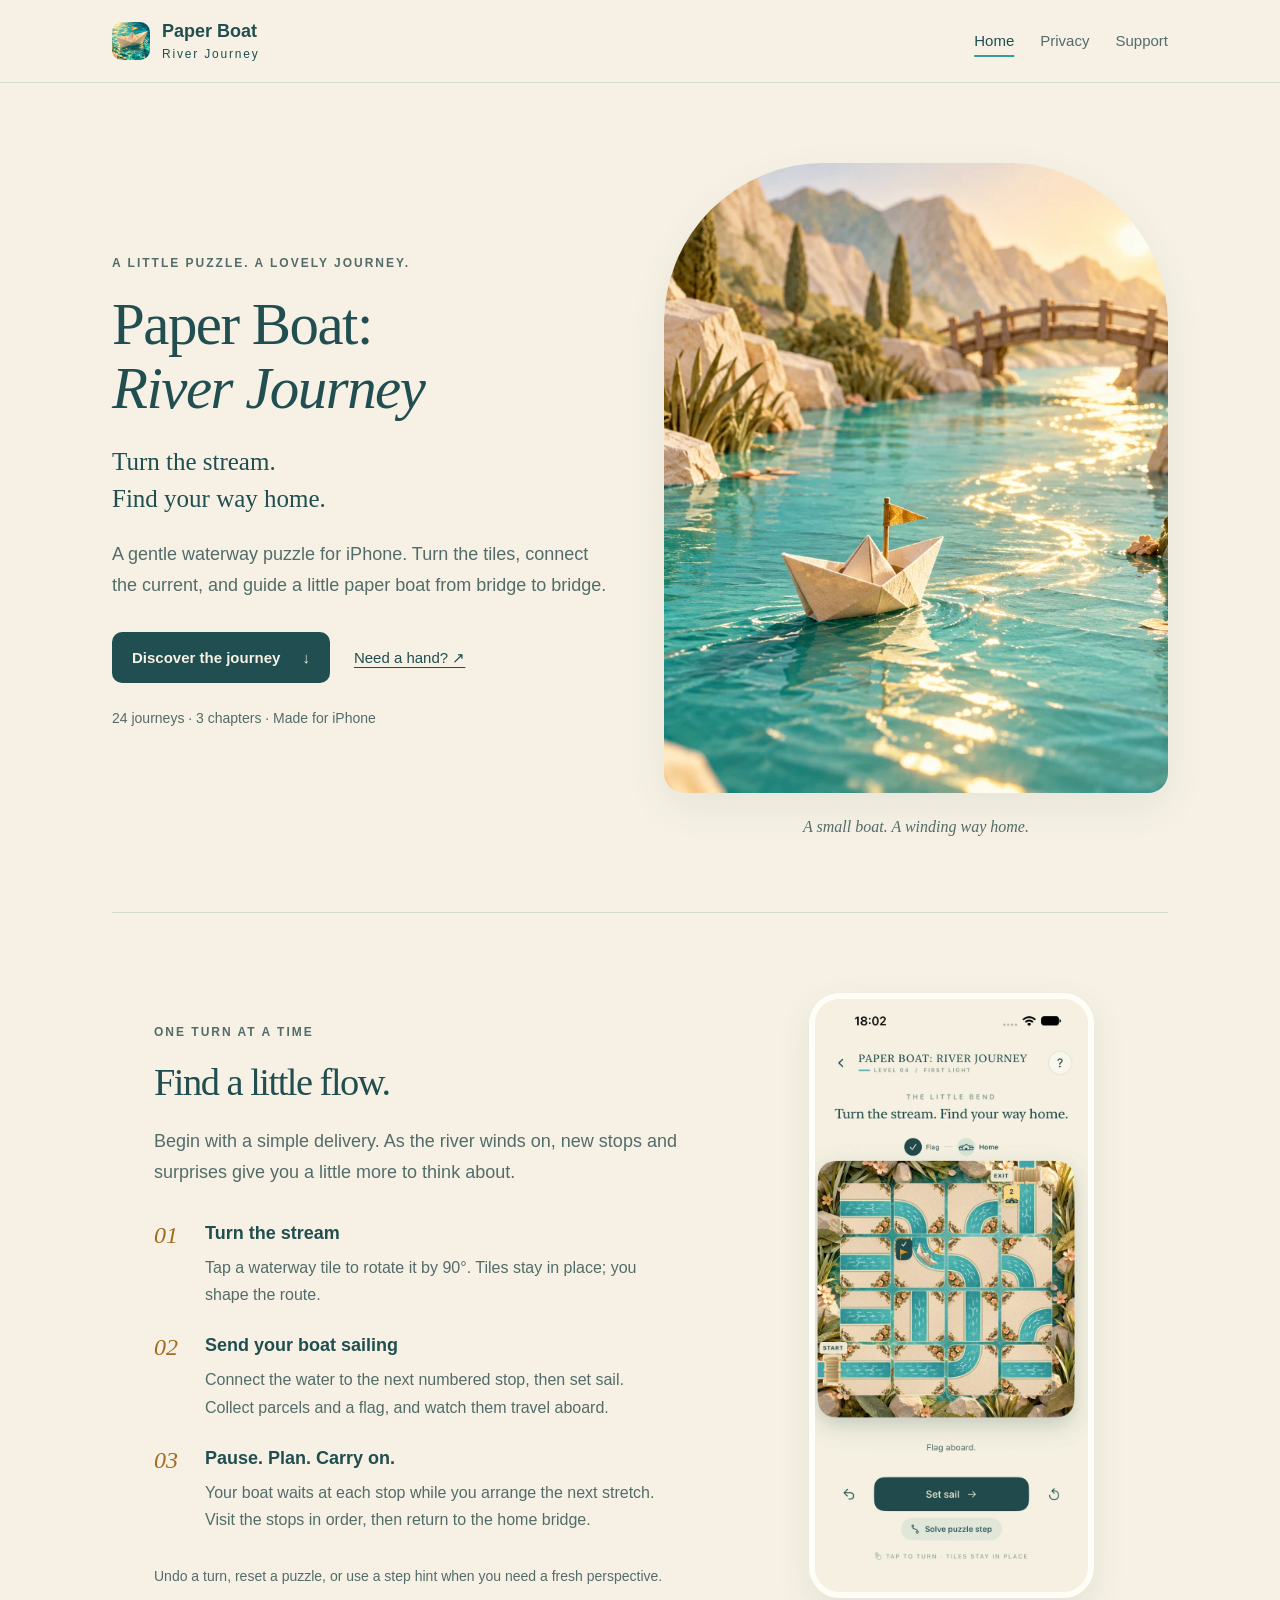
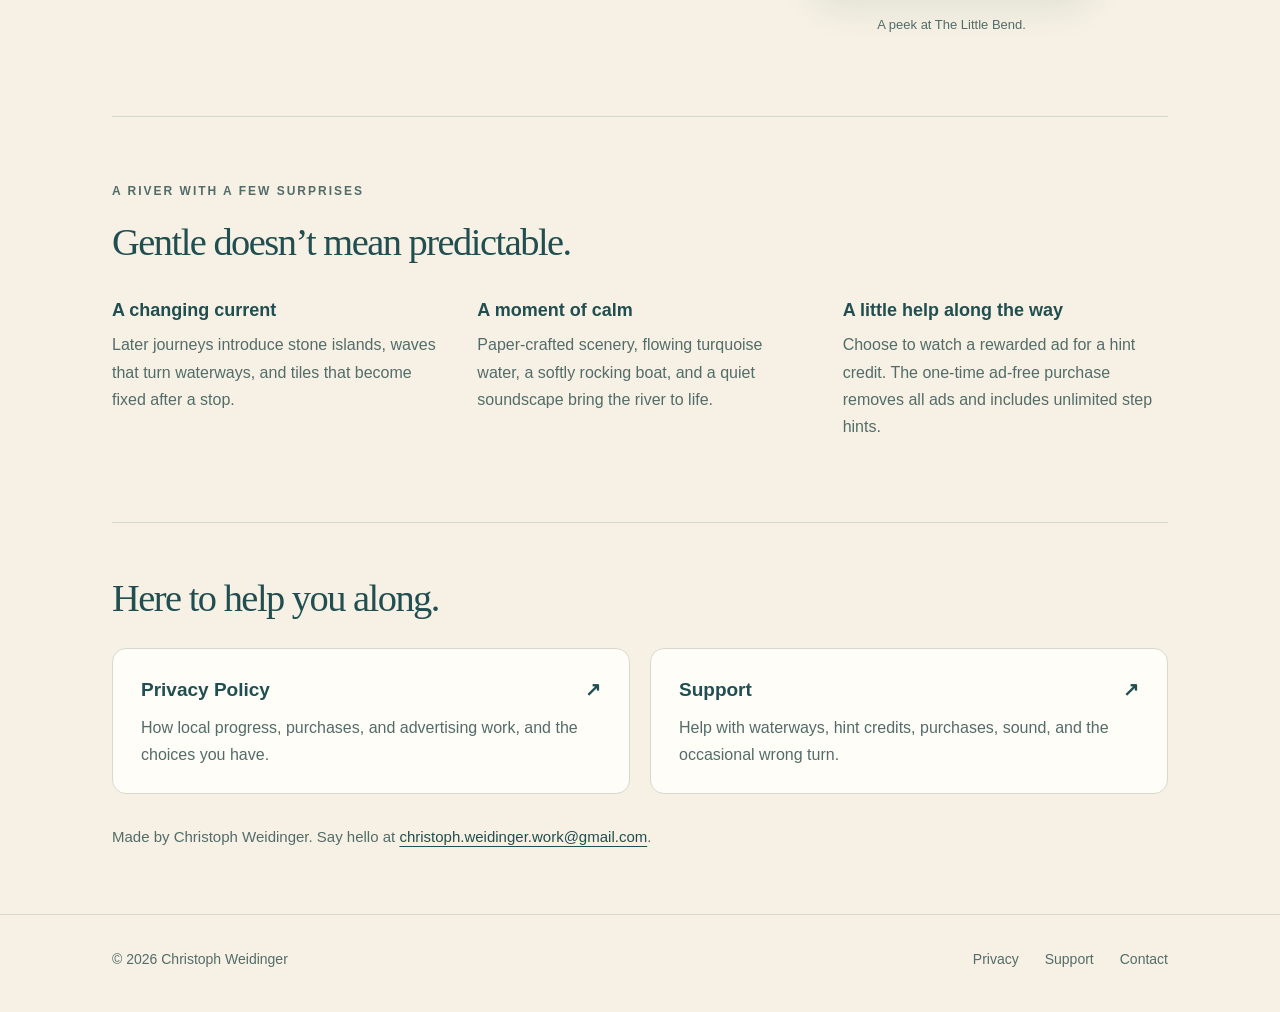
==== index.html @ ed61c565 "Initial commit" ====
<!doctype html>
<html lang="en">
<head>
<meta charset="utf-8">
<meta name="viewport" content="width=device-width, initial-scale=1">
<title>Paper Boat: River Journey</title>
<meta name="description" content="Turn the stream. Find your way home. A gentle paper-crafted waterway puzzle for iPhone, with 24 journeys, parcels to collect, and a little boat to guide.">
<meta name="theme-color" content="#f6f1e4">
<meta property="og:title" content="Paper Boat: River Journey">
<meta property="og:description" content="Turn the stream. Find your way home. A gentle paper-crafted waterway puzzle for iPhone, with 24 journeys, parcels to collect, and a little boat to guide.">
<meta property="og:type" content="website">
<meta property="og:image" content="https://weidinger-c.github.io/Paper-Boat-River-Journey-App/icon.png">
<meta name="twitter:card" content="summary">
<link rel="icon" href="assets/favicon.png" sizes="32x32">
<link rel="apple-touch-icon" href="icon.png">
<link rel="stylesheet" href="style.css">
</head>
<body>
<a class="skip" href="#main">Skip to content</a>
<header class="site"><div class="wrap header-inner">
<a class="brand" href="index.html"><img src="icon.png" width="38" height="38" alt=""><span>Paper Boat<span class="brand-sub">River Journey</span></span></a>
<nav aria-label="Main navigation"><a href="index.html" aria-current="page">Home</a><a href="privacy.html">Privacy</a><a href="support.html">Support</a></nav>
</div></header>
<main id="main"><div class="wrap">
<section class="hero" aria-labelledby="title">
<div class="hero-copy"><p class="eyebrow">A little puzzle. A lovely journey.</p>
<h1 id="title">Paper Boat:<br><em>River Journey</em></h1>
<p class="tagline">Turn the stream.<br>Find your way home.</p>
<p class="lede">A gentle waterway puzzle for iPhone. Turn the tiles, connect the current, and guide a little paper boat from bridge to bridge.</p>
<div class="actions"><a class="button" href="#the-journey">Discover the journey <span aria-hidden="true">↓</span></a><a class="text-link" href="support.html">Need a hand? ↗</a></div>
<p class="hero-note">24 journeys · 3 chapters · Made for iPhone</p></div>
<figure class="hero-art"><img src="assets/river.webp" width="1400" height="933" alt="A paper boat on a turquoise river, surrounded by flowers, rocks, and a small wooden bridge." fetchpriority="high"><figcaption>A small boat. A winding way home.</figcaption></figure>
</section>
<section class="journey" id="the-journey" aria-labelledby="journey-title">
<div class="journey-copy"><p class="eyebrow">One turn at a time</p><h2 id="journey-title">Find a little flow.</h2><p class="lede">Begin with a simple delivery. As the river winds on, new stops and surprises give you a little more to think about.</p>
<ol class="steps"><li><h3>Turn the stream</h3><p>Tap a waterway tile to rotate it by 90°. Tiles stay in place; you shape the route.</p></li><li><h3>Send your boat sailing</h3><p>Connect the water to the next numbered stop, then set sail. Collect parcels and a flag, and watch them travel aboard.</p></li><li><h3>Pause. Plan. Carry on.</h3><p>Your boat waits at each stop while you arrange the next stretch. Visit the stops in order, then return to the home bridge.</p></li></ol>
<p class="small-note">Undo a turn, reset a puzzle, or use a step hint when you need a fresh perspective.</p></div>
<figure class="phone"><img src="assets/puzzle.webp" width="700" height="1522" alt="Actual gameplay: rotate turquoise waterways to guide a flag-carrying paper boat between the start and exit bridges." loading="lazy"><figcaption>A peek at The Little Bend.</figcaption></figure>
</section>
<section class="river-notes" aria-labelledby="more-title"><p class="eyebrow">A river with a few surprises</p><h2 id="more-title">Gentle doesn’t mean predictable.</h2><div class="notes-grid"><div><h3>A changing current</h3><p>Later journeys introduce stone islands, waves that turn waterways, and tiles that become fixed after a stop.</p></div><div><h3>A moment of calm</h3><p>Paper-crafted scenery, flowing turquoise water, a softly rocking boat, and a quiet soundscape bring the river to life.</p></div><div><h3>A little help along the way</h3><p>Choose to watch a rewarded ad for a hint credit. The one-time ad-free purchase removes all ads and includes unlimited step hints.</p></div></div></section>
<section class="help-section" aria-labelledby="help-title"><h2 id="help-title">Here to help you along.</h2><div class="link-tiles"><a class="tile" href="privacy.html"><span class="tile-title">Privacy Policy <span aria-hidden="true">↗</span></span><p>How local progress, purchases, and advertising work, and the choices you have.</p></a><a class="tile" href="support.html"><span class="tile-title">Support <span aria-hidden="true">↗</span></span><p>Help with waterways, hint credits, purchases, sound, and the occasional wrong turn.</p></a></div><p class="maker">Made by Christoph Weidinger. Say hello at <a href="mailto:christoph.weidinger.work@gmail.com">christoph.weidinger.work@gmail.com</a>.</p></section>
</div></main>
<footer class="site"><div class="wrap footer-inner"><span>© 2026 Christoph Weidinger</span><nav aria-label="Footer"><a href="privacy.html">Privacy</a><a href="support.html">Support</a><a href="mailto:christoph.weidinger.work@gmail.com">Contact</a></nav></div></footer>
</body></html>
---- style.css ----
:root{--paper:#f6f1e4;--card:#fffdf7;--ink:#214e50;--muted:#536c69;--line:#d6dace;--water:#339da1;--gold:#a06c20;--max:1120px;color-scheme:light}
*{box-sizing:border-box}html{scroll-behavior:smooth;scroll-padding-top:32px;-webkit-text-size-adjust:100%}body{margin:0;background:var(--paper);color:var(--ink);font:17px/1.7 -apple-system,BlinkMacSystemFont,"Segoe UI",sans-serif;-webkit-font-smoothing:antialiased}img{max-width:100%;height:auto;display:block}a{color:var(--ink);text-underline-offset:4px}a:hover{color:#17797c}a:focus-visible,summary:focus-visible{outline:3px solid var(--water);outline-offset:6px;border-radius:4px}.wrap{max-width:var(--max);margin:auto;padding:0 32px}.skip{position:fixed;top:-100px;left:16px;padding:12px 20px;background:var(--card);z-index:10}.skip:focus{top:12px}.site{border-bottom:1px solid var(--line)}.header-inner{display:flex;align-items:center;justify-content:space-between;gap:24px;padding-top:20px;padding-bottom:20px}.brand{display:flex;gap:12px;align-items:center;text-decoration:none;line-height:1.25;font-weight:650;font-size:18px}.brand img{border-radius:10px}.brand-sub{display:block;font-size:12px;font-weight:500;letter-spacing:1.8px;margin-top:4px}nav{display:flex;gap:26px;flex-wrap:wrap}nav a{text-decoration:none;color:var(--muted);font-size:15px;padding:8px 0}nav a[aria-current]{color:var(--ink);text-decoration:underline;text-decoration-color:var(--water);text-decoration-thickness:2px;text-underline-offset:9px}.hero{display:grid;grid-template-columns:1fr 1fr;gap:48px;align-items:center;padding:80px 0 72px}.eyebrow{font-size:12px;font-weight:650;letter-spacing:2px;text-transform:uppercase;color:var(--muted);margin:0 0 20px}h1,h2{font-family:Georgia,"Times New Roman",serif;font-weight:400;line-height:1.08;letter-spacing:-1.5px}h1{font-size:clamp(40px,4.6vw,59px);margin:0 0 24px}h1 em{font-weight:400;font-style:italic}h2{font-size:clamp(32px,3vw,42px);margin:0 0 22px}h3{font-size:18px;line-height:1.4;margin:0 0 8px;font-weight:650}p{margin:0 0 18px}.tagline{font-family:Georgia,serif;font-size:25px;line-height:1.45;margin-bottom:22px}.lede{font-size:18px;color:var(--muted);line-height:1.75}.actions{display:flex;gap:24px;align-items:center;flex-wrap:wrap;margin:30px 0 24px}.button{display:inline-flex;align-items:center;gap:22px;background:var(--ink);color:var(--paper);padding:13px 20px;border-radius:10px;text-decoration:none;font-size:15px;font-weight:600;min-height:48px}.button:hover{background:#326768;color:white}.text-link{font-size:15px}.hero-note,.small-note{font-size:14px;color:var(--muted)}figure{margin:0}.hero-art img{aspect-ratio:4/5;object-fit:cover;border-radius:160px 160px 20px 20px;box-shadow:0 14px 40px #214e5012}.hero-art figcaption{font-family:Georgia,serif;font-style:italic;text-align:center;color:var(--muted);font-size:16px;margin-top:20px}.journey{border-top:1px solid var(--line);padding:80px 42px;display:grid;grid-template-columns:1.2fr .8fr;gap:100px;align-items:center}.steps{list-style:none;counter-reset:steps;padding:0;margin:32px 0}.steps li{counter-increment:steps;position:relative;padding-left:51px;margin:0 0 25px}.steps li:before{content:counter(steps,decimal-leading-zero);position:absolute;left:0;top:1px;font:italic 24px Georgia,serif;color:var(--gold)}.steps p{font-size:16px;color:var(--muted);margin:0}.phone{max-width:285px;justify-self:center}.phone img{border:6px solid #fffdf7;border-radius:31px;box-shadow:0 12px 35px #214e5017}.phone figcaption{text-align:center;font-size:13px;color:var(--muted);margin-top:16px}.river-notes{border-top:1px solid var(--line);padding:64px 0}.notes-grid{display:grid;grid-template-columns:repeat(3,1fr);gap:40px;margin-top:35px}.notes-grid p{color:var(--muted);font-size:16px}.help-section{padding:55px 0 64px;border-top:1px solid var(--line)}.link-tiles{display:grid;grid-template-columns:1fr 1fr;gap:20px;margin:28px 0}.tile{display:block;padding:25px 28px;border:1px solid var(--line);background:var(--card);border-radius:14px;text-decoration:none;transition:border-color .2s}.tile:hover{border-color:var(--water)}.tile-title{display:flex;justify-content:space-between;font-size:19px;font-weight:600;margin-bottom:8px}.tile p{font-size:16px;color:var(--muted);margin:0}.maker{font-size:15px;color:var(--muted);margin:30px 0 0}.maker a,.document a{overflow-wrap:anywhere}footer.site{border-top:1px solid var(--line);border-bottom:0}.footer-inner{padding-top:25px;padding-bottom:32px;display:flex;justify-content:space-between;align-items:center;gap:16px;color:var(--muted);font-size:14px}.footer-inner nav a{font-size:14px}.document{max-width:800px;padding-top:64px;padding-bottom:80px}.document h1{font-size:48px;margin-bottom:20px}.document h2{font:400 28px/1.3 Georgia,serif;letter-spacing:-.5px;margin:38px 0 14px}.document p{color:var(--muted)}.document strong{color:var(--ink)}.updated{font-size:14px;margin-bottom:28px}.contact-card{background:var(--card);border:1px solid var(--line);padding:28px;border-radius:14px;margin:30px 0}.contact-card h2{margin:0 0 16px}.contact-card p:last-child{margin-bottom:0;font-size:16px}details{border-bottom:1px solid var(--line);padding:18px 0}summary{cursor:pointer;font-weight:600;line-height:1.5;padding-right:8px}details p{margin:14px 0 4px;font-size:16px}.support-end{margin-top:32px}
@media(max-width:850px){.hero{gap:30px;padding-top:55px}.journey{padding:60px 0;gap:50px}.actions{gap:18px}.notes-grid{gap:24px}.hero-art img{aspect-ratio:3/5}}
@media(max-width:620px){.wrap{padding-left:22px;padding-right:22px}.header-inner{flex-wrap:wrap;gap:12px;padding-top:16px;padding-bottom:16px}nav{gap:24px}.header-inner nav{width:100%;justify-content:space-between;border-top:1px solid var(--line);padding-top:8px}.hero{grid-template-columns:1fr;padding:40px 0;gap:30px}.hero-copy{max-width:460px}h1{font-size:46px}.hero-art img{aspect-ratio:5/4;border-radius:100px 100px 16px 16px}.hero-art figcaption{margin-top:12px}.eyebrow{font-size:11px;letter-spacing:1.6px}.journey{grid-template-columns:1fr;padding:44px 0;gap:25px}.phone{width:260px;max-width:100%}.notes-grid{grid-template-columns:1fr;gap:18px}.river-notes{padding:40px 0}.help-section{padding:40px 0}.link-tiles{grid-template-columns:1fr}.footer-inner{flex-direction:column;align-items:flex-start;gap:8px}.document{padding-top:40px;padding-bottom:48px}.document h1{font-size:40px}.contact-card{padding:22px}.hero-note{font-size:13px}.tagline{font-size:24px}}
@media(prefers-reduced-motion:reduce){html{scroll-behavior:auto}*{transition:none!important}}
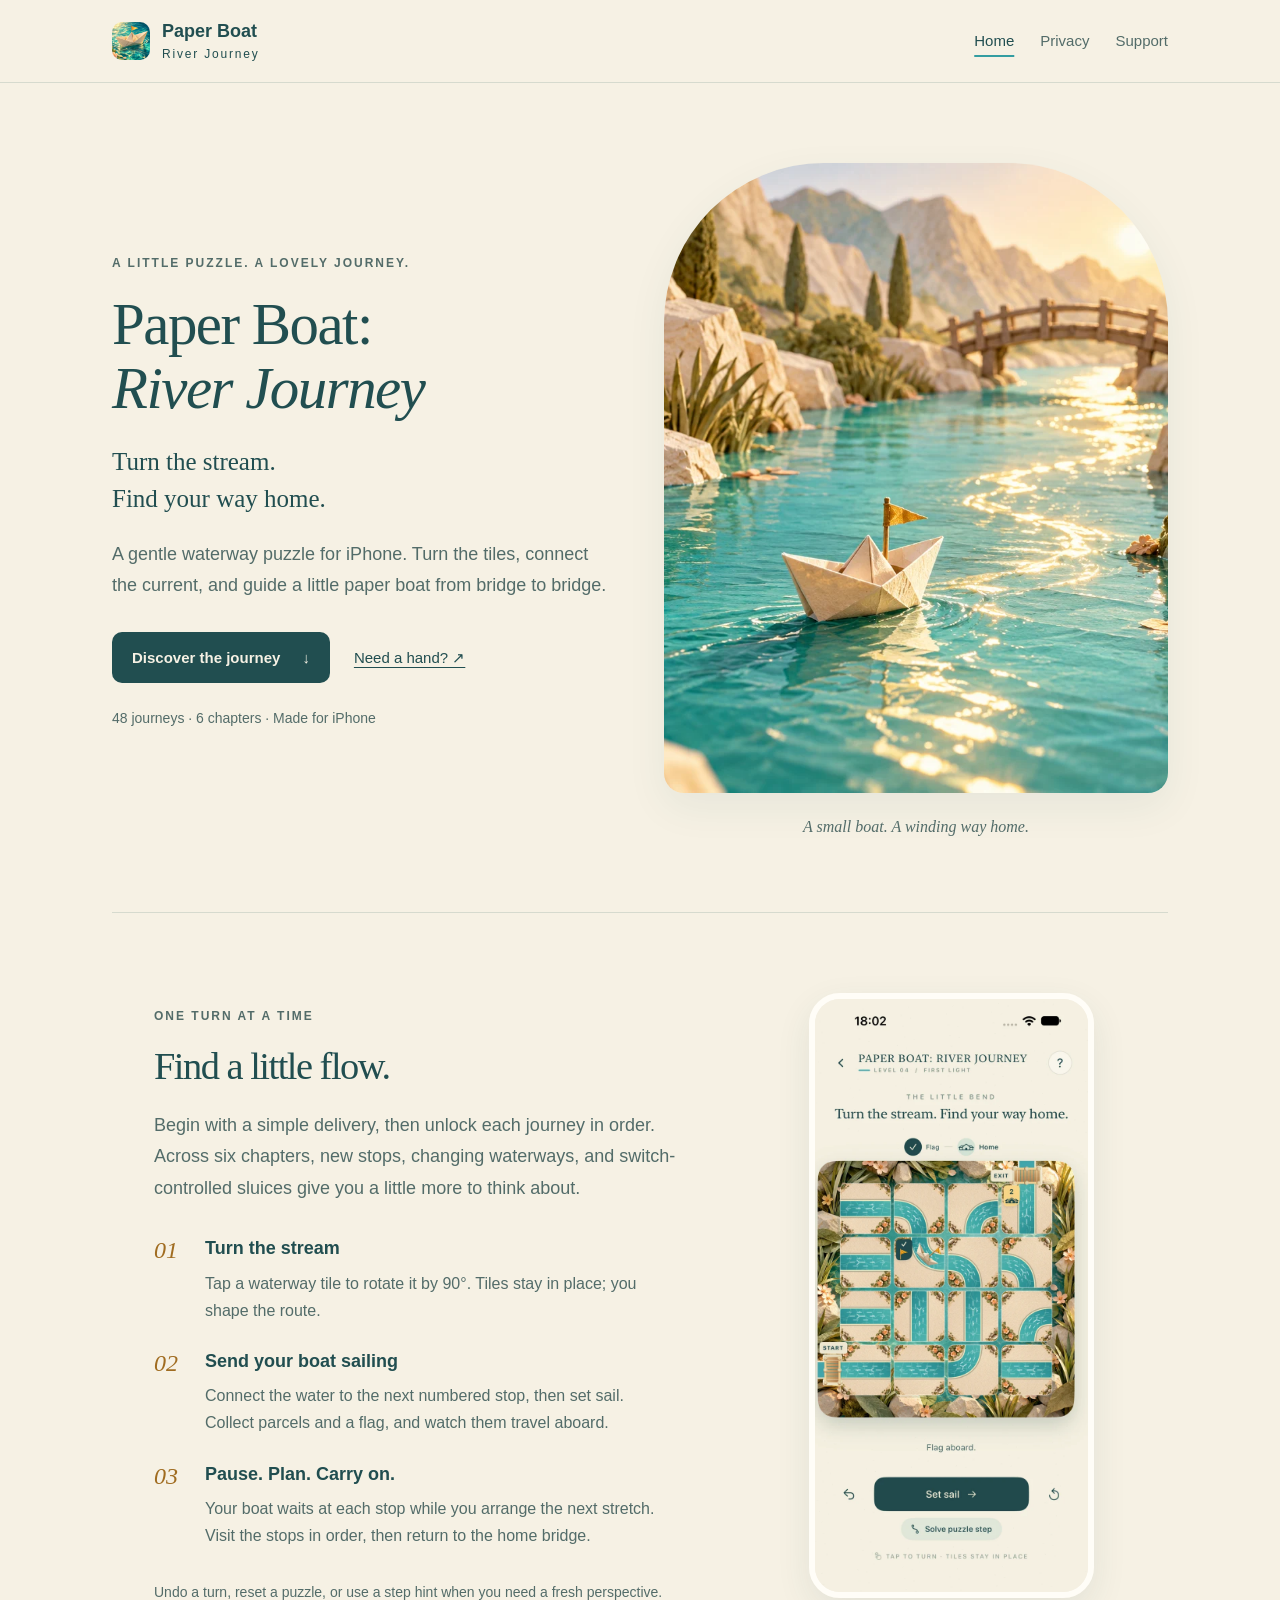
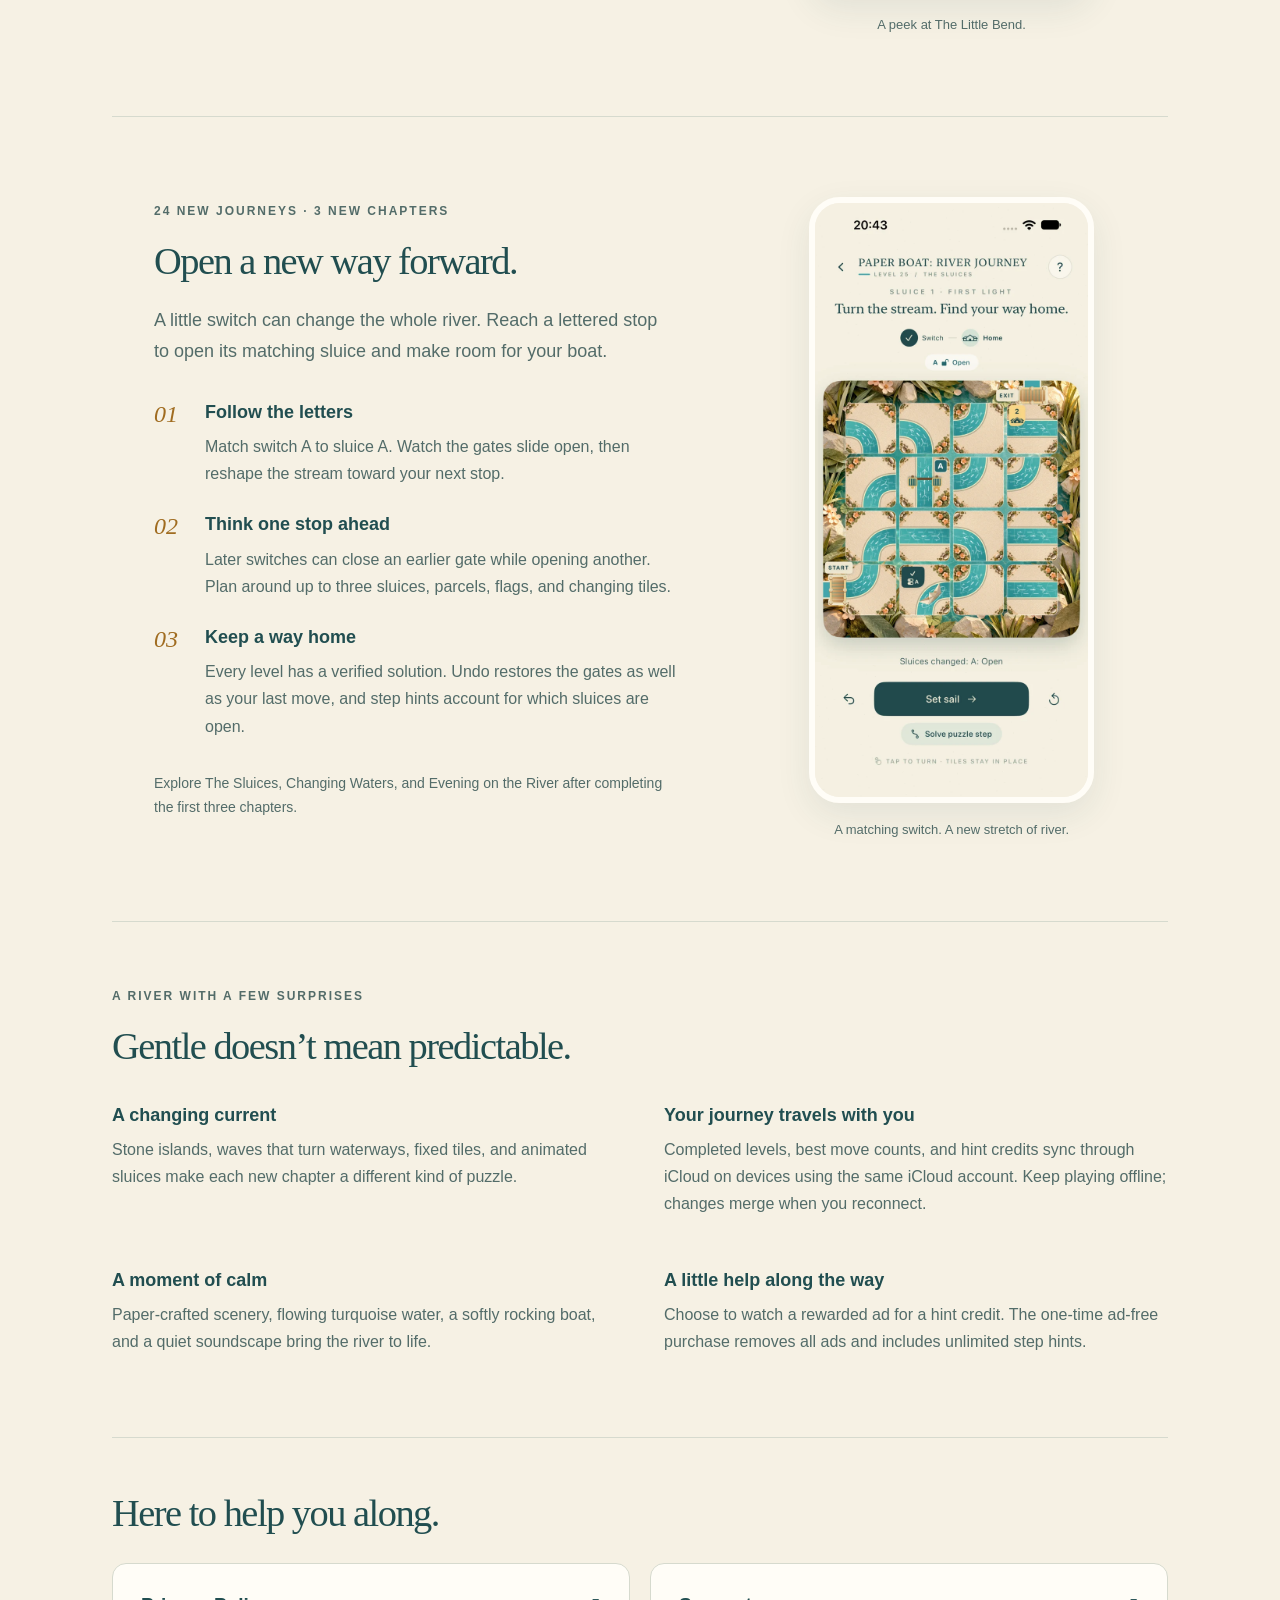
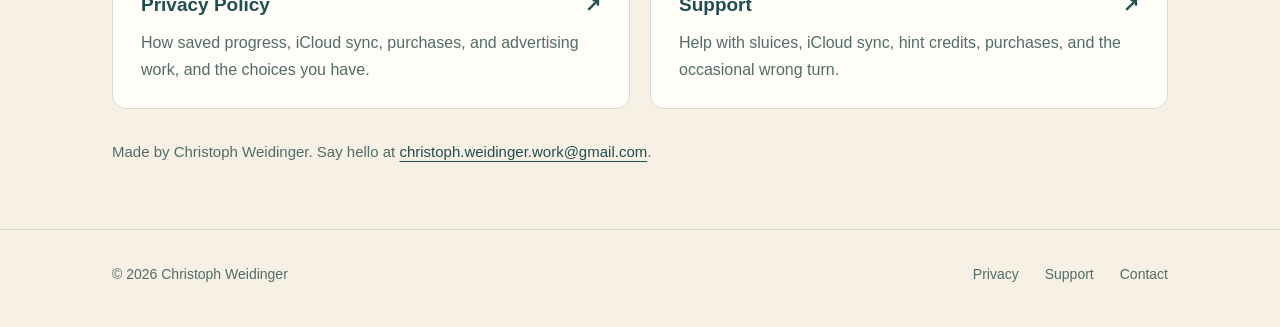
==== commit 8de37d82: "Update" ====
--- a/index.html
+++ b/index.html
@@ -4,10 +4,10 @@
 <meta charset="utf-8">
 <meta name="viewport" content="width=device-width, initial-scale=1">
 <title>Paper Boat: River Journey</title>
-<meta name="description" content="Turn the stream. Find your way home. A gentle paper-crafted waterway puzzle for iPhone, with 24 journeys, parcels to collect, and a little boat to guide.">
+<meta name="description" content="Turn the stream. Find your way home. A gentle paper-crafted waterway puzzle for iPhone, with 48 journeys, switch-controlled sluices, and iCloud progress sync.">
 <meta name="theme-color" content="#f6f1e4">
 <meta property="og:title" content="Paper Boat: River Journey">
-<meta property="og:description" content="Turn the stream. Find your way home. A gentle paper-crafted waterway puzzle for iPhone, with 24 journeys, parcels to collect, and a little boat to guide.">
+<meta property="og:description" content="Turn the stream. Find your way home. A gentle paper-crafted waterway puzzle for iPhone, with 48 journeys, switch-controlled sluices, and iCloud progress sync.">
 <meta property="og:type" content="website">
 <meta property="og:image" content="https://weidinger-c.github.io/Paper-Boat-River-Journey-App/icon.png">
 <meta name="twitter:card" content="summary">
@@ -28,17 +28,23 @@
 <p class="tagline">Turn the stream.<br>Find your way home.</p>
 <p class="lede">A gentle waterway puzzle for iPhone. Turn the tiles, connect the current, and guide a little paper boat from bridge to bridge.</p>
 <div class="actions"><a class="button" href="#the-journey">Discover the journey <span aria-hidden="true">↓</span></a><a class="text-link" href="support.html">Need a hand? ↗</a></div>
-<p class="hero-note">24 journeys · 3 chapters · Made for iPhone</p></div>
+<p class="hero-note">48 journeys · 6 chapters · Made for iPhone</p></div>
 <figure class="hero-art"><img src="assets/river.webp" width="1400" height="933" alt="A paper boat on a turquoise river, surrounded by flowers, rocks, and a small wooden bridge." fetchpriority="high"><figcaption>A small boat. A winding way home.</figcaption></figure>
 </section>
 <section class="journey" id="the-journey" aria-labelledby="journey-title">
-<div class="journey-copy"><p class="eyebrow">One turn at a time</p><h2 id="journey-title">Find a little flow.</h2><p class="lede">Begin with a simple delivery. As the river winds on, new stops and surprises give you a little more to think about.</p>
+<div class="journey-copy"><p class="eyebrow">One turn at a time</p><h2 id="journey-title">Find a little flow.</h2><p class="lede">Begin with a simple delivery, then unlock each journey in order. Across six chapters, new stops, changing waterways, and switch-controlled sluices give you a little more to think about.</p>
 <ol class="steps"><li><h3>Turn the stream</h3><p>Tap a waterway tile to rotate it by 90°. Tiles stay in place; you shape the route.</p></li><li><h3>Send your boat sailing</h3><p>Connect the water to the next numbered stop, then set sail. Collect parcels and a flag, and watch them travel aboard.</p></li><li><h3>Pause. Plan. Carry on.</h3><p>Your boat waits at each stop while you arrange the next stretch. Visit the stops in order, then return to the home bridge.</p></li></ol>
 <p class="small-note">Undo a turn, reset a puzzle, or use a step hint when you need a fresh perspective.</p></div>
 <figure class="phone"><img src="assets/puzzle.webp" width="700" height="1522" alt="Actual gameplay: rotate turquoise waterways to guide a flag-carrying paper boat between the start and exit bridges." loading="lazy"><figcaption>A peek at The Little Bend.</figcaption></figure>
 </section>
-<section class="river-notes" aria-labelledby="more-title"><p class="eyebrow">A river with a few surprises</p><h2 id="more-title">Gentle doesn’t mean predictable.</h2><div class="notes-grid"><div><h3>A changing current</h3><p>Later journeys introduce stone islands, waves that turn waterways, and tiles that become fixed after a stop.</p></div><div><h3>A moment of calm</h3><p>Paper-crafted scenery, flowing turquoise water, a softly rocking boat, and a quiet soundscape bring the river to life.</p></div><div><h3>A little help along the way</h3><p>Choose to watch a rewarded ad for a hint credit. The one-time ad-free purchase removes all ads and includes unlimited step hints.</p></div></div></section>
-<section class="help-section" aria-labelledby="help-title"><h2 id="help-title">Here to help you along.</h2><div class="link-tiles"><a class="tile" href="privacy.html"><span class="tile-title">Privacy Policy <span aria-hidden="true">↗</span></span><p>How local progress, purchases, and advertising work, and the choices you have.</p></a><a class="tile" href="support.html"><span class="tile-title">Support <span aria-hidden="true">↗</span></span><p>Help with waterways, hint credits, purchases, sound, and the occasional wrong turn.</p></a></div><p class="maker">Made by Christoph Weidinger. Say hello at <a href="mailto:christoph.weidinger.work@gmail.com">christoph.weidinger.work@gmail.com</a>.</p></section>
+<section class="journey sluice-journey" aria-labelledby="sluice-title">
+<div class="journey-copy"><p class="eyebrow">24 new journeys · 3 new chapters</p><h2 id="sluice-title">Open a new way forward.</h2><p class="lede">A little switch can change the whole river. Reach a lettered stop to open its matching sluice and make room for your boat.</p>
+<ol class="steps"><li><h3>Follow the letters</h3><p>Match switch A to sluice A. Watch the gates slide open, then reshape the stream toward your next stop.</p></li><li><h3>Think one stop ahead</h3><p>Later switches can close an earlier gate while opening another. Plan around up to three sluices, parcels, flags, and changing tiles.</p></li><li><h3>Keep a way home</h3><p>Every level has a verified solution. Undo restores the gates as well as your last move, and step hints account for which sluices are open.</p></li></ol>
+<p class="small-note">Explore The Sluices, Changing Waters, and Evening on the River after completing the first three chapters.</p></div>
+<figure class="phone"><img src="assets/sluices.webp" width="700" height="1522" alt="Actual gameplay in level 25: switch A has opened its matching sluice, creating a passage through the waterway." loading="lazy"><figcaption>A matching switch. A new stretch of river.</figcaption></figure>
+</section>
+<section class="river-notes" aria-labelledby="more-title"><p class="eyebrow">A river with a few surprises</p><h2 id="more-title">Gentle doesn’t mean predictable.</h2><div class="notes-grid"><div><h3>A changing current</h3><p>Stone islands, waves that turn waterways, fixed tiles, and animated sluices make each new chapter a different kind of puzzle.</p></div><div><h3>Your journey travels with you</h3><p>Completed levels, best move counts, and hint credits sync through iCloud on devices using the same iCloud account. Keep playing offline; changes merge when you reconnect.</p></div><div><h3>A moment of calm</h3><p>Paper-crafted scenery, flowing turquoise water, a softly rocking boat, and a quiet soundscape bring the river to life.</p></div><div><h3>A little help along the way</h3><p>Choose to watch a rewarded ad for a hint credit. The one-time ad-free purchase removes all ads and includes unlimited step hints.</p></div></div></section>
+<section class="help-section" aria-labelledby="help-title"><h2 id="help-title">Here to help you along.</h2><div class="link-tiles"><a class="tile" href="privacy.html"><span class="tile-title">Privacy Policy <span aria-hidden="true">↗</span></span><p>How saved progress, iCloud sync, purchases, and advertising work, and the choices you have.</p></a><a class="tile" href="support.html"><span class="tile-title">Support <span aria-hidden="true">↗</span></span><p>Help with sluices, iCloud sync, hint credits, purchases, and the occasional wrong turn.</p></a></div><p class="maker">Made by Christoph Weidinger. Say hello at <a href="mailto:christoph.weidinger.work@gmail.com">christoph.weidinger.work@gmail.com</a>.</p></section>
 </div></main>
 <footer class="site"><div class="wrap footer-inner"><span>© 2026 Christoph Weidinger</span><nav aria-label="Footer"><a href="privacy.html">Privacy</a><a href="support.html">Support</a><a href="mailto:christoph.weidinger.work@gmail.com">Contact</a></nav></div></footer>
-</body></html>+</body></html>
--- a/style.css
+++ b/style.css
@@ -1,6 +1,6 @@
 
 :root{--paper:#f6f1e4;--card:#fffdf7;--ink:#214e50;--muted:#536c69;--line:#d6dace;--water:#339da1;--gold:#a06c20;--max:1120px;color-scheme:light}
-*{box-sizing:border-box}html{scroll-behavior:smooth;scroll-padding-top:32px;-webkit-text-size-adjust:100%}body{margin:0;background:var(--paper);color:var(--ink);font:17px/1.7 -apple-system,BlinkMacSystemFont,"Segoe UI",sans-serif;-webkit-font-smoothing:antialiased}img{max-width:100%;height:auto;display:block}a{color:var(--ink);text-underline-offset:4px}a:hover{color:#17797c}a:focus-visible,summary:focus-visible{outline:3px solid var(--water);outline-offset:6px;border-radius:4px}.wrap{max-width:var(--max);margin:auto;padding:0 32px}.skip{position:fixed;top:-100px;left:16px;padding:12px 20px;background:var(--card);z-index:10}.skip:focus{top:12px}.site{border-bottom:1px solid var(--line)}.header-inner{display:flex;align-items:center;justify-content:space-between;gap:24px;padding-top:20px;padding-bottom:20px}.brand{display:flex;gap:12px;align-items:center;text-decoration:none;line-height:1.25;font-weight:650;font-size:18px}.brand img{border-radius:10px}.brand-sub{display:block;font-size:12px;font-weight:500;letter-spacing:1.8px;margin-top:4px}nav{display:flex;gap:26px;flex-wrap:wrap}nav a{text-decoration:none;color:var(--muted);font-size:15px;padding:8px 0}nav a[aria-current]{color:var(--ink);text-decoration:underline;text-decoration-color:var(--water);text-decoration-thickness:2px;text-underline-offset:9px}.hero{display:grid;grid-template-columns:1fr 1fr;gap:48px;align-items:center;padding:80px 0 72px}.eyebrow{font-size:12px;font-weight:650;letter-spacing:2px;text-transform:uppercase;color:var(--muted);margin:0 0 20px}h1,h2{font-family:Georgia,"Times New Roman",serif;font-weight:400;line-height:1.08;letter-spacing:-1.5px}h1{font-size:clamp(40px,4.6vw,59px);margin:0 0 24px}h1 em{font-weight:400;font-style:italic}h2{font-size:clamp(32px,3vw,42px);margin:0 0 22px}h3{font-size:18px;line-height:1.4;margin:0 0 8px;font-weight:650}p{margin:0 0 18px}.tagline{font-family:Georgia,serif;font-size:25px;line-height:1.45;margin-bottom:22px}.lede{font-size:18px;color:var(--muted);line-height:1.75}.actions{display:flex;gap:24px;align-items:center;flex-wrap:wrap;margin:30px 0 24px}.button{display:inline-flex;align-items:center;gap:22px;background:var(--ink);color:var(--paper);padding:13px 20px;border-radius:10px;text-decoration:none;font-size:15px;font-weight:600;min-height:48px}.button:hover{background:#326768;color:white}.text-link{font-size:15px}.hero-note,.small-note{font-size:14px;color:var(--muted)}figure{margin:0}.hero-art img{aspect-ratio:4/5;object-fit:cover;border-radius:160px 160px 20px 20px;box-shadow:0 14px 40px #214e5012}.hero-art figcaption{font-family:Georgia,serif;font-style:italic;text-align:center;color:var(--muted);font-size:16px;margin-top:20px}.journey{border-top:1px solid var(--line);padding:80px 42px;display:grid;grid-template-columns:1.2fr .8fr;gap:100px;align-items:center}.steps{list-style:none;counter-reset:steps;padding:0;margin:32px 0}.steps li{counter-increment:steps;position:relative;padding-left:51px;margin:0 0 25px}.steps li:before{content:counter(steps,decimal-leading-zero);position:absolute;left:0;top:1px;font:italic 24px Georgia,serif;color:var(--gold)}.steps p{font-size:16px;color:var(--muted);margin:0}.phone{max-width:285px;justify-self:center}.phone img{border:6px solid #fffdf7;border-radius:31px;box-shadow:0 12px 35px #214e5017}.phone figcaption{text-align:center;font-size:13px;color:var(--muted);margin-top:16px}.river-notes{border-top:1px solid var(--line);padding:64px 0}.notes-grid{display:grid;grid-template-columns:repeat(3,1fr);gap:40px;margin-top:35px}.notes-grid p{color:var(--muted);font-size:16px}.help-section{padding:55px 0 64px;border-top:1px solid var(--line)}.link-tiles{display:grid;grid-template-columns:1fr 1fr;gap:20px;margin:28px 0}.tile{display:block;padding:25px 28px;border:1px solid var(--line);background:var(--card);border-radius:14px;text-decoration:none;transition:border-color .2s}.tile:hover{border-color:var(--water)}.tile-title{display:flex;justify-content:space-between;font-size:19px;font-weight:600;margin-bottom:8px}.tile p{font-size:16px;color:var(--muted);margin:0}.maker{font-size:15px;color:var(--muted);margin:30px 0 0}.maker a,.document a{overflow-wrap:anywhere}footer.site{border-top:1px solid var(--line);border-bottom:0}.footer-inner{padding-top:25px;padding-bottom:32px;display:flex;justify-content:space-between;align-items:center;gap:16px;color:var(--muted);font-size:14px}.footer-inner nav a{font-size:14px}.document{max-width:800px;padding-top:64px;padding-bottom:80px}.document h1{font-size:48px;margin-bottom:20px}.document h2{font:400 28px/1.3 Georgia,serif;letter-spacing:-.5px;margin:38px 0 14px}.document p{color:var(--muted)}.document strong{color:var(--ink)}.updated{font-size:14px;margin-bottom:28px}.contact-card{background:var(--card);border:1px solid var(--line);padding:28px;border-radius:14px;margin:30px 0}.contact-card h2{margin:0 0 16px}.contact-card p:last-child{margin-bottom:0;font-size:16px}details{border-bottom:1px solid var(--line);padding:18px 0}summary{cursor:pointer;font-weight:600;line-height:1.5;padding-right:8px}details p{margin:14px 0 4px;font-size:16px}.support-end{margin-top:32px}
+*{box-sizing:border-box}html{scroll-behavior:smooth;scroll-padding-top:32px;-webkit-text-size-adjust:100%}body{margin:0;background:var(--paper);color:var(--ink);font:17px/1.7 -apple-system,BlinkMacSystemFont,"Segoe UI",sans-serif;-webkit-font-smoothing:antialiased}img{max-width:100%;height:auto;display:block}a{color:var(--ink);text-underline-offset:4px}a:hover{color:#17797c}a:focus-visible,summary:focus-visible{outline:3px solid var(--water);outline-offset:6px;border-radius:4px}.wrap{max-width:var(--max);margin:auto;padding:0 32px}.skip{position:fixed;top:-100px;left:16px;padding:12px 20px;background:var(--card);z-index:10}.skip:focus{top:12px}.site{border-bottom:1px solid var(--line)}.header-inner{display:flex;align-items:center;justify-content:space-between;gap:24px;padding-top:20px;padding-bottom:20px}.brand{display:flex;gap:12px;align-items:center;text-decoration:none;line-height:1.25;font-weight:650;font-size:18px}.brand img{border-radius:10px}.brand-sub{display:block;font-size:12px;font-weight:500;letter-spacing:1.8px;margin-top:4px}nav{display:flex;gap:26px;flex-wrap:wrap}nav a{text-decoration:none;color:var(--muted);font-size:15px;padding:8px 0}nav a[aria-current]{color:var(--ink);text-decoration:underline;text-decoration-color:var(--water);text-decoration-thickness:2px;text-underline-offset:9px}.hero{display:grid;grid-template-columns:1fr 1fr;gap:48px;align-items:center;padding:80px 0 72px}.eyebrow{font-size:12px;font-weight:650;letter-spacing:2px;text-transform:uppercase;color:var(--muted);margin:0 0 20px}h1,h2{font-family:Georgia,"Times New Roman",serif;font-weight:400;line-height:1.08;letter-spacing:-1.5px}h1{font-size:clamp(40px,4.6vw,59px);margin:0 0 24px}h1 em{font-weight:400;font-style:italic}h2{font-size:clamp(32px,3vw,42px);margin:0 0 22px}h3{font-size:18px;line-height:1.4;margin:0 0 8px;font-weight:650}p{margin:0 0 18px}.tagline{font-family:Georgia,serif;font-size:25px;line-height:1.45;margin-bottom:22px}.lede{font-size:18px;color:var(--muted);line-height:1.75}.actions{display:flex;gap:24px;align-items:center;flex-wrap:wrap;margin:30px 0 24px}.button{display:inline-flex;align-items:center;gap:22px;background:var(--ink);color:var(--paper);padding:13px 20px;border-radius:10px;text-decoration:none;font-size:15px;font-weight:600;min-height:48px}.button:hover{background:#326768;color:white}.text-link{font-size:15px}.hero-note,.small-note{font-size:14px;color:var(--muted)}figure{margin:0}.hero-art img{aspect-ratio:4/5;object-fit:cover;border-radius:160px 160px 20px 20px;box-shadow:0 14px 40px #214e5012}.hero-art figcaption{font-family:Georgia,serif;font-style:italic;text-align:center;color:var(--muted);font-size:16px;margin-top:20px}.journey{border-top:1px solid var(--line);padding:80px 42px;display:grid;grid-template-columns:1.2fr .8fr;gap:100px;align-items:center}.steps{list-style:none;counter-reset:steps;padding:0;margin:32px 0}.steps li{counter-increment:steps;position:relative;padding-left:51px;margin:0 0 25px}.steps li:before{content:counter(steps,decimal-leading-zero);position:absolute;left:0;top:1px;font:italic 24px Georgia,serif;color:var(--gold)}.steps p{font-size:16px;color:var(--muted);margin:0}.phone{max-width:285px;justify-self:center}.phone img{border:6px solid #fffdf7;border-radius:31px;box-shadow:0 12px 35px #214e5017}.phone figcaption{text-align:center;font-size:13px;color:var(--muted);margin-top:16px}.river-notes{border-top:1px solid var(--line);padding:64px 0}.notes-grid{display:grid;grid-template-columns:repeat(2,minmax(0,1fr));gap:32px 48px;margin-top:35px}.notes-grid p{color:var(--muted);font-size:16px}.help-section{padding:55px 0 64px;border-top:1px solid var(--line)}.link-tiles{display:grid;grid-template-columns:1fr 1fr;gap:20px;margin:28px 0}.tile{display:block;padding:25px 28px;border:1px solid var(--line);background:var(--card);border-radius:14px;text-decoration:none;transition:border-color .2s}.tile:hover{border-color:var(--water)}.tile-title{display:flex;justify-content:space-between;font-size:19px;font-weight:600;margin-bottom:8px}.tile p{font-size:16px;color:var(--muted);margin:0}.maker{font-size:15px;color:var(--muted);margin:30px 0 0}.maker a,.document a{overflow-wrap:anywhere}footer.site{border-top:1px solid var(--line);border-bottom:0}.footer-inner{padding-top:25px;padding-bottom:32px;display:flex;justify-content:space-between;align-items:center;gap:16px;color:var(--muted);font-size:14px}.footer-inner nav a{font-size:14px}.document{max-width:800px;padding-top:64px;padding-bottom:80px}.document h1{font-size:48px;margin-bottom:20px}.document h2{font:400 28px/1.3 Georgia,serif;letter-spacing:-.5px;margin:38px 0 14px}.document p{color:var(--muted)}.document strong{color:var(--ink)}.updated{font-size:14px;margin-bottom:28px}.contact-card{background:var(--card);border:1px solid var(--line);padding:28px;border-radius:14px;margin:30px 0}.contact-card h2{margin:0 0 16px}.contact-card p:last-child{margin-bottom:0;font-size:16px}details{border-bottom:1px solid var(--line);padding:18px 0}summary{cursor:pointer;font-weight:600;line-height:1.5;padding-right:8px}details p{margin:14px 0 4px;font-size:16px}.support-end{margin-top:32px}
 @media(max-width:850px){.hero{gap:30px;padding-top:55px}.journey{padding:60px 0;gap:50px}.actions{gap:18px}.notes-grid{gap:24px}.hero-art img{aspect-ratio:3/5}}
 @media(max-width:620px){.wrap{padding-left:22px;padding-right:22px}.header-inner{flex-wrap:wrap;gap:12px;padding-top:16px;padding-bottom:16px}nav{gap:24px}.header-inner nav{width:100%;justify-content:space-between;border-top:1px solid var(--line);padding-top:8px}.hero{grid-template-columns:1fr;padding:40px 0;gap:30px}.hero-copy{max-width:460px}h1{font-size:46px}.hero-art img{aspect-ratio:5/4;border-radius:100px 100px 16px 16px}.hero-art figcaption{margin-top:12px}.eyebrow{font-size:11px;letter-spacing:1.6px}.journey{grid-template-columns:1fr;padding:44px 0;gap:25px}.phone{width:260px;max-width:100%}.notes-grid{grid-template-columns:1fr;gap:18px}.river-notes{padding:40px 0}.help-section{padding:40px 0}.link-tiles{grid-template-columns:1fr}.footer-inner{flex-direction:column;align-items:flex-start;gap:8px}.document{padding-top:40px;padding-bottom:48px}.document h1{font-size:40px}.contact-card{padding:22px}.hero-note{font-size:13px}.tagline{font-size:24px}}
 @media(prefers-reduced-motion:reduce){html{scroll-behavior:auto}*{transition:none!important}}
